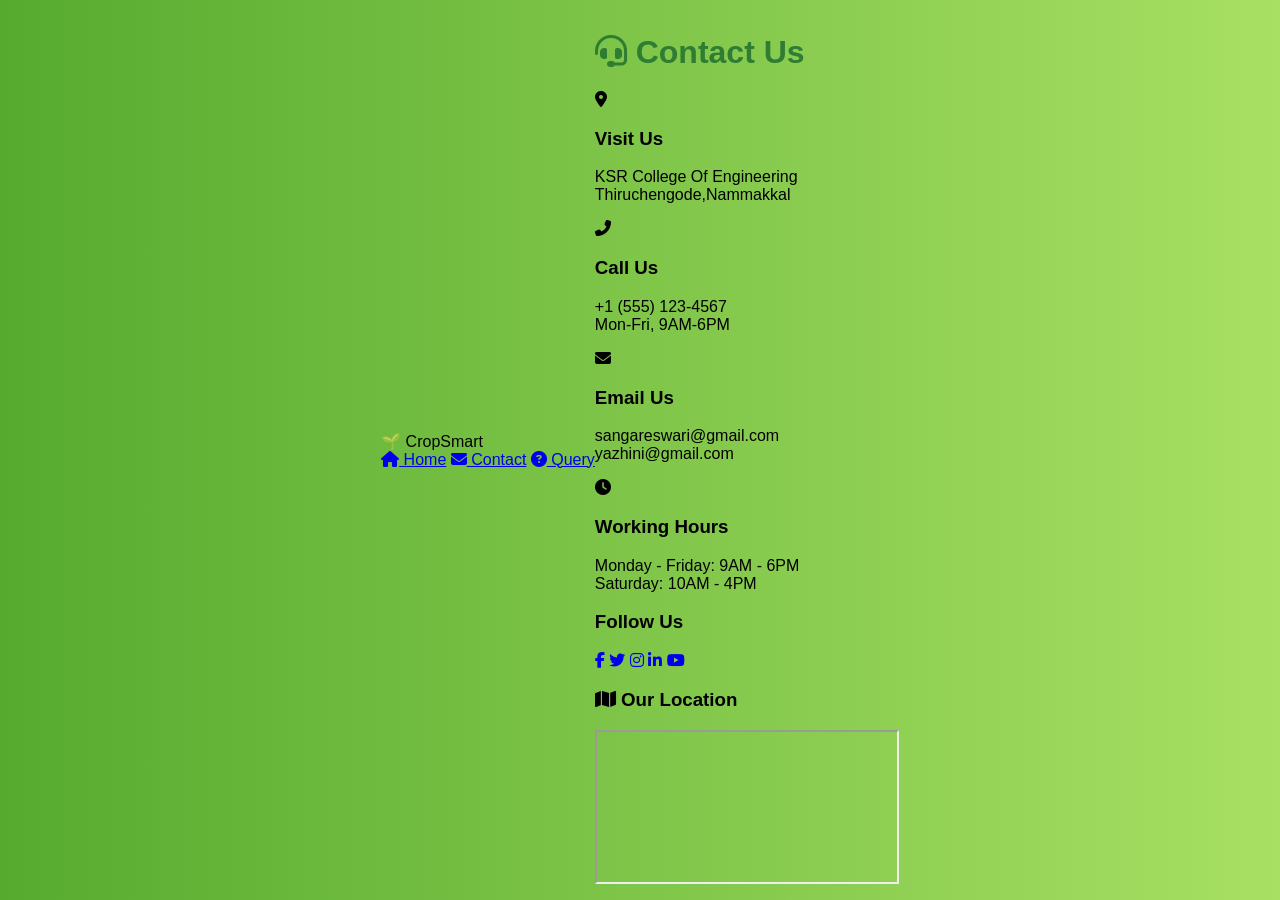
==== contact.html @ ee9e6a93 "Add files via upload" ====
<!DOCTYPE html>
<html lang="en">
<head>
    <meta charset="UTF-8">
    <meta name="viewport" content="width=device-width, initial-scale=1.0">
    <title>Contact Us - CropSmart</title>
    <link rel="stylesheet" href="style.css">
    <link rel="stylesheet" href="https://cdnjs.cloudflare.com/ajax/libs/font-awesome/6.4.0/css/all.min.css">
</head>
<body>
    <header>
        <div class="logo">🌱 CropSmart</div>
        <nav class="nav-links">
            <a href="index.html"><i class="fas fa-home"></i> Home</a>
            <a href="contact.html" class="active"><i class="fas fa-envelope"></i> Contact</a>
            <a href="query.html"><i class="fas fa-question-circle"></i> Query</a>
        </nav>
    </header>

    <main class="main-container">
        <div class="glass-card contact-page">
            <h1><i class="fas fa-headset"></i> Contact Us</h1>
            
            <div class="contact-info">
                <div class="info-card">
                    <i class="fas fa-map-marker-alt"></i>
                    <h3>Visit Us</h3>
                    <p>KSR College Of Engineering<br>Thiruchengode,Nammakkal</p>
                </div>
                
                <div class="info-card">
                    <i class="fas fa-phone-alt"></i>
                    <h3>Call Us</h3>
                    <p>+1 (555) 123-4567<br>Mon-Fri, 9AM-6PM</p>
                </div>
                
                <div class="info-card">
                    <i class="fas fa-envelope"></i>
                    <h3>Email Us</h3>
                    <p>sangareswari@gmail.com<br>yazhini@gmail.com</p>
                </div>
                
                <div class="info-card">
                    <i class="fas fa-clock"></i>
                    <h3>Working Hours</h3>
                    <p>Monday - Friday: 9AM - 6PM<br>Saturday: 10AM - 4PM</p>
                </div>
            </div>

            <div class="social-section">
                <h3>Follow Us</h3>
                <div class="social-links">
                    <a href="#" class="social-btn"><i class="fab fa-facebook-f"></i></a>
                    <a href="#" class="social-btn"><i class="fab fa-twitter"></i></a>
                    <a href="#" class="social-btn"><i class="fab fa-instagram"></i></a>
                    <a href="#" class="social-btn"><i class="fab fa-linkedin-in"></i></a>
                    <a href="#" class="social-btn"><i class="fab fa-youtube"></i></a>
                </div>
            </div>

            <div class="map-section">
                <h3><i class="fas fa-map"></i> Our Location</h3>
                <div class="map-container">
                    <!-- Google Maps Embed (example) -->
                    <iframe 
                        src="https://www.google.com/maps/embed?pb=!1m18!1m12!1m3!1d3022.9663095343008!2d-73.98510768458427!3d40.75889697932681!2m3!1f0!2f0!3f0!3m2!1i1024!2i768!4f13.1!3m3!1m2!1s0x89c25855c6480299%3A0x55194ec5a1ae072e!2sTimes%20Square!5e0!3m2!1sen!2sus!4v1620000000000!5m2!1sen!2sus"
                        allowfullscreen="" 
                        loading="lazy">
                    </iframe>
                </div>
            </div>
        </div>
    </main>

    <script src="script.js"></script>
</body>
</html>
---- style.css ----
body {
    margin: 0;
    font-family: 'Segoe UI', sans-serif;
    background: linear-gradient(to right, #56ab2f, #a8e063);
    display: flex;
    justify-content: center;
    align-items: center;
    height: 100vh;
}

.container {
    background: white;
    padding: 40px;
    border-radius: 15px;
    box-shadow: 0px 10px 25px rgba(0, 0, 0, 0.2);
    width: 350px;
    text-align: center;
}

h1 {
    margin-bottom: 20px;
    color: #2e7d32;
}

select {
    width: 100%;
    padding: 10px;
    margin: 15px 0;
    border-radius: 8px;
    border: 1px solid #ccc;
}

button {
    width: 100%;
    padding: 12px;
    background: #2e7d32;
    color: white;
    border: none;
    border-radius: 8px;
    font-size: 16px;
    cursor: pointer;
}

button:hover {
    background: #1b5e20;
}
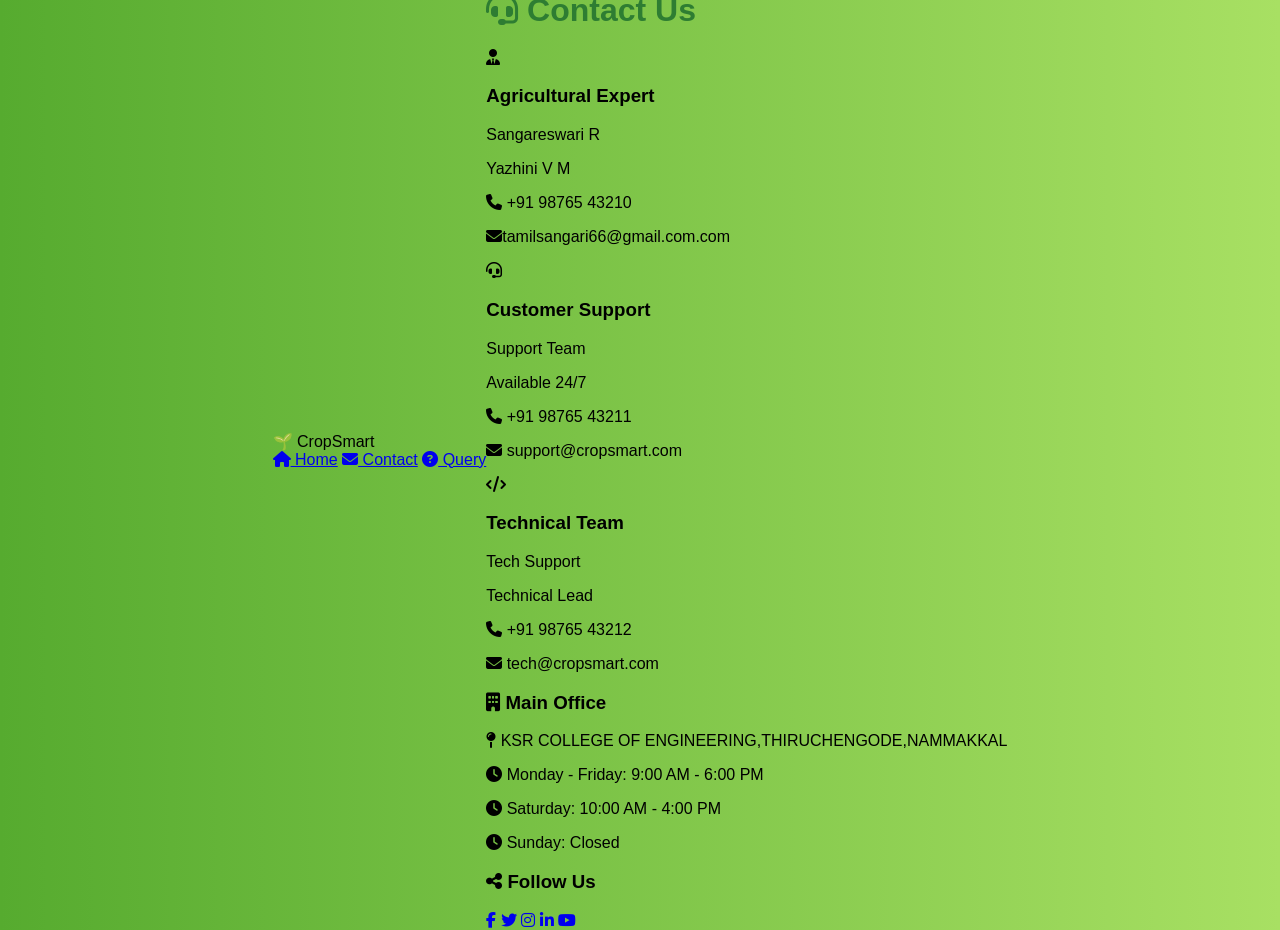
==== commit 909534fe: "Update contact.html" ====
--- a/contact.html
+++ b/contact.html
@@ -21,34 +21,57 @@
         <div class="glass-card contact-page">
             <h1><i class="fas fa-headset"></i> Contact Us</h1>
             
+            <!-- Personal Information -->
             <div class="contact-info">
+                <!-- Main Contact -->
+                <div class="info-card highlight-card">
+                    <i class="fas fa-user-tie"></i>
+                    <h3>Agricultural Expert</h3>
+                    <p class="person name1">Sangareswari R</p>
+                    <p class="person name2">Yazhini V M</p>
+                    <div class="person-contact">
+                        <p><i class="fas fa-phone"></i> +91 98765 43210</p>
+                        <p><i class="fas fa-envelope"></i>tamilsangari66@gmail.com.com</p>
+                    </div>
+                </div>
+
+                <!-- Support Team -->
                 <div class="info-card">
-                    <i class="fas fa-map-marker-alt"></i>
-                    <h3>Visit Us</h3>
-                    <p>KSR College Of Engineering<br>Thiruchengode,Nammakkal</p>
+                    <i class="fas fa-headset"></i>
+                    <h3>Customer Support</h3>
+                    <p class="person-name">Support Team</p>
+                    <p class="person-title">Available 24/7</p>
+                    <div class="person-contact">
+                        <p><i class="fas fa-phone"></i> +91 98765 43211</p>
+                        <p><i class="fas fa-envelope"></i> support@cropsmart.com</p>
+                    </div>
                 </div>
-                
+
+                <!-- Technical Team -->
                 <div class="info-card">
-                    <i class="fas fa-phone-alt"></i>
-                    <h3>Call Us</h3>
-                    <p>+1 (555) 123-4567<br>Mon-Fri, 9AM-6PM</p>
-                </div>
-                
-                <div class="info-card">
-                    <i class="fas fa-envelope"></i>
-                    <h3>Email Us</h3>
-                    <p>sangareswari@gmail.com<br>yazhini@gmail.com</p>
-                </div>
-                
-                <div class="info-card">
-                    <i class="fas fa-clock"></i>
-                    <h3>Working Hours</h3>
-                    <p>Monday - Friday: 9AM - 6PM<br>Saturday: 10AM - 4PM</p>
+                    <i class="fas fa-code"></i>
+                    <h3>Technical Team</h3>
+                    <p class="person-name">Tech Support</p>
+                    <p class="person-title">Technical Lead</p>
+                    <div class="person-contact">
+                        <p><i class="fas fa-phone"></i> +91 98765 43212</p>
+                        <p><i class="fas fa-envelope"></i> tech@cropsmart.com</p>
+                    </div>
                 </div>
             </div>
 
+            <!-- Office Information -->
+            <div class="office-info">
+                <h3><i class="fas fa-building"></i> Main Office</h3>
+                <p><i class="fas fa-map-pin"></i> KSR COLLEGE OF ENGINEERING,THIRUCHENGODE,NAMMAKKAL</p>
+                <p><i class="fas fa-clock"></i> Monday - Friday: 9:00 AM - 6:00 PM</p>
+                <p><i class="fas fa-clock"></i> Saturday: 10:00 AM - 4:00 PM</p>
+                <p><i class="fas fa-clock"></i> Sunday: Closed</p>
+            </div>
+
+            <!-- Social Media Links -->
             <div class="social-section">
-                <h3>Follow Us</h3>
+                <h3><i class="fas fa-share-alt"></i> Follow Us</h3>
                 <div class="social-links">
                     <a href="#" class="social-btn"><i class="fab fa-facebook-f"></i></a>
                     <a href="#" class="social-btn"><i class="fab fa-twitter"></i></a>
@@ -57,21 +80,9 @@
                     <a href="#" class="social-btn"><i class="fab fa-youtube"></i></a>
                 </div>
             </div>
-
-            <div class="map-section">
-                <h3><i class="fas fa-map"></i> Our Location</h3>
-                <div class="map-container">
-                    <!-- Google Maps Embed (example) -->
-                    <iframe 
-                        src="https://www.google.com/maps/embed?pb=!1m18!1m12!1m3!1d3022.9663095343008!2d-73.98510768458427!3d40.75889697932681!2m3!1f0!2f0!3f0!3m2!1i1024!2i768!4f13.1!3m3!1m2!1s0x89c25855c6480299%3A0x55194ec5a1ae072e!2sTimes%20Square!5e0!3m2!1sen!2sus!4v1620000000000!5m2!1sen!2sus"
-                        allowfullscreen="" 
-                        loading="lazy">
-                    </iframe>
-                </div>
-            </div>
         </div>
     </main>
 
     <script src="script.js"></script>
 </body>
-</html>+</html>
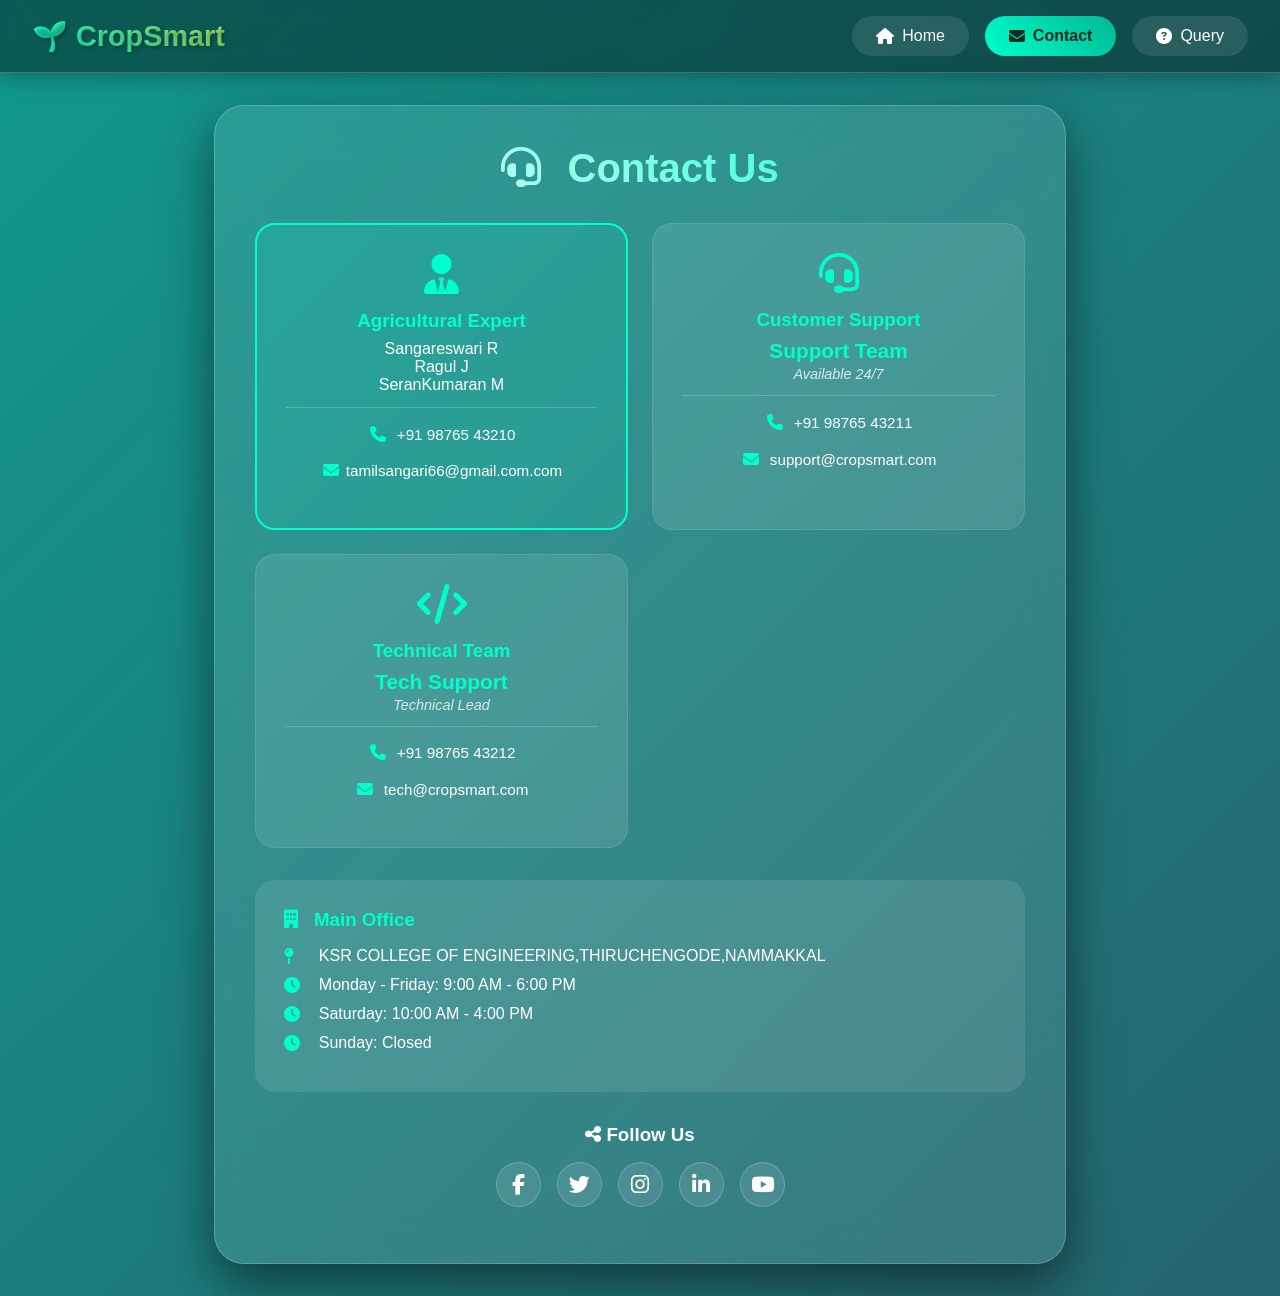
==== commit f4da4441: "Update contact.html" ====
--- a/contact.html
+++ b/contact.html
@@ -28,7 +28,8 @@
                     <i class="fas fa-user-tie"></i>
                     <h3>Agricultural Expert</h3>
                     <p class="person name1">Sangareswari R</p>
-                    <p class="person name2">Yazhini V M</p>
+                    <p class="person name2">Ragul J</p>
+                    <p class="person name2">SeranKumaran M</p>
                     <div class="person-contact">
                         <p><i class="fas fa-phone"></i> +91 98765 43210</p>
                         <p><i class="fas fa-envelope"></i>tamilsangari66@gmail.com.com</p>
--- a/style.css
+++ b/style.css
@@ -1,46 +1,539 @@
+* {
+    margin: 0;
+    padding: 0;
+    box-sizing: border-box;
+    font-family: 'Segoe UI', Tahoma, Geneva, Verdana, sans-serif;
+}
+
 body {
-    margin: 0;
-    font-family: 'Segoe UI', sans-serif;
-    background: linear-gradient(to right, #56ab2f, #a8e063);
+    min-height: 100vh;
+    background: linear-gradient(-45deg, #0f2027, #203a43, #2c5364, #11998e);
+    background-size: 400% 400%;
+    animation: gradientMove 12s ease infinite;
+    color: white;
+}
+
+@keyframes gradientMove {
+    0% { background-position: 0% 50%; }
+    50% { background-position: 100% 50%; }
+    100% { background-position: 0% 50%; }
+}
+
+/* Header with navigation at top */
+header {
+    background: rgba(0, 0, 0, 0.4);
+    backdrop-filter: blur(10px);
+    padding: 1rem 2rem;
+    display: flex;
+    justify-content: space-between;
+    align-items: center;
+    border-bottom: 1px solid rgba(255, 255, 255, 0.2);
+    position: sticky;
+    top: 0;
+    z-index: 100;
+    box-shadow: 0 4px 20px rgba(0, 0, 0, 0.3);
+}
+
+.logo {
+    font-size: 1.8rem;
+    font-weight: 700;
+    background: linear-gradient(45deg, #00ffcc, #a8e063);
+    -webkit-background-clip: text;
+    -webkit-text-fill-color: transparent;
+    text-shadow: 2px 2px 4px rgba(0, 0, 0, 0.3);
+}
+
+.nav-links {
+    display: flex;
+    gap: 1rem;
+}
+
+.nav-links a {
+    color: white;
+    text-decoration: none;
+    font-weight: 500;
+    padding: 0.7rem 1.5rem;
+    border-radius: 30px;
+    transition: 0.3s;
+    display: flex;
+    align-items: center;
+    gap: 8px;
+    background: rgba(255, 255, 255, 0.1);
+}
+
+.nav-links a i {
+    font-size: 1rem;
+}
+
+.nav-links a:hover {
+    background: rgba(255, 255, 255, 0.25);
+    transform: translateY(-2px);
+}
+
+.nav-links a.active {
+    background: linear-gradient(45deg, #00ffcc, #00b894);
+    color: #0a2f1f;
+    font-weight: 600;
+}
+
+/* Main container */
+.main-container {
+    max-width: 900px;
+    margin: 2rem auto;
+    padding: 0 1.5rem;
+}
+
+/* Glass card effect */
+.glass-card {
+    background: rgba(255, 255, 255, 0.1);
+    backdrop-filter: blur(20px);
+    border-radius: 30px;
+    padding: 2.5rem;
+    box-shadow: 0 20px 50px rgba(0, 0, 0, 0.5);
+    border: 1px solid rgba(255, 255, 255, 0.2);
+    animation: fadeIn 0.8s ease;
+}
+
+@keyframes fadeIn {
+    from { opacity: 0; transform: translateY(20px); }
+    to { opacity: 1; transform: translateY(0); }
+}
+
+h1 {
+    font-size: 2.5rem;
+    margin-bottom: 2rem;
+    text-align: center;
+    background: linear-gradient(45deg, #fff, #00ffcc);
+    -webkit-background-clip: text;
+    -webkit-text-fill-color: transparent;
+}
+
+h1 i {
+    margin-right: 15px;
+    color: #00ffcc;
+}
+
+/* Form elements */
+label {
+    display: block;
+    font-weight: 500;
+    margin: 1.5rem 0 0.5rem;
+    color: #e0ffe0;
+    font-size: 1.1rem;
+}
+
+label i {
+    margin-right: 8px;
+    color: #00ffcc;
+}
+
+select, input, textarea {
+    width: 100%;
+    padding: 1rem 1.5rem;
+    border-radius: 50px;
+    border: none;
+    background: rgba(255, 255, 255, 0.95);
+    color: #1a2e2a;
+    font-weight: 500;
+    font-size: 1rem;
+    transition: 0.3s;
+    box-shadow: 0 8px 20px rgba(0, 0, 0, 0.3);
+}
+
+textarea {
+    border-radius: 25px;
+    resize: vertical;
+    min-height: 120px;
+}
+
+select {
+    appearance: none;
+    background-image: url("data:image/svg+xml,%3Csvg xmlns='http://www.w3.org/2000/svg' width='24' height='24' viewBox='0 0 24 24' fill='none' stroke='%23333' stroke-width='2' stroke-linecap='round' stroke-linejoin='round'%3E%3Cpolyline points='6 9 12 15 18 9'%3E%3C/polyline%3E%3C/svg%3E");
+    background-repeat: no-repeat;
+    background-position: right 1.5rem center;
+    background-size: 1.3rem;
+}
+
+select:focus, input:focus, textarea:focus {
+    transform: scale(1.02);
+    box-shadow: 0 0 0 3px #00ffcc, 0 8px 20px black;
+    outline: none;
+}
+
+/* Weather box */
+.weather-box {
+    background: linear-gradient(135deg, rgba(0, 200, 150, 0.2), rgba(0, 100, 150, 0.3));
+    backdrop-filter: blur(10px);
+    margin: 2rem 0;
+    padding: 1.5rem;
+    border-radius: 30px;
+    border: 1px solid rgba(255, 255, 255, 0.3);
+    box-shadow: 0 8px 32px rgba(0, 0, 0, 0.3);
+}
+
+.weather-header {
+    display: flex;
+    align-items: center;
+    gap: 10px;
+    margin-bottom: 1rem;
+    border-bottom: 1px solid rgba(255, 255, 255, 0.2);
+    padding-bottom: 0.5rem;
+}
+
+.weather-header i {
+    font-size: 2rem;
+    color: #00ffcc;
+}
+
+.weather-header h3 {
+    font-size: 1.3rem;
+}
+
+.weather-content {
+    display: flex;
+    flex-direction: column;
+    gap: 1rem;
+}
+
+.weather-item {
+    display: flex;
+    align-items: center;
+    gap: 15px;
+    font-size: 1.1rem;
+    padding: 0.5rem;
+    background: rgba(255, 255, 255, 0.1);
+    border-radius: 15px;
+}
+
+.weather-item i {
+    font-size: 1.5rem;
+    width: 30px;
+    color: #00ffcc;
+}
+
+.weather-refresh {
+    background: rgba(255, 255, 255, 0.2);
+    border: none;
+    color: white;
+    padding: 10px 20px;
+    border-radius: 30px;
+    cursor: pointer;
+    font-size: 1rem;
+    margin-top: 15px;
+    display: inline-flex;
+    align-items: center;
+    gap: 10px;
+    transition: 0.3s;
+    border: 1px solid rgba(255, 255, 255, 0.2);
+}
+
+.weather-refresh:hover {
+    background: rgba(0, 255, 200, 0.3);
+    transform: translateY(-2px);
+}
+
+/* Buttons */
+.recommend-btn, .submit-btn, .reset-btn, .new-query-btn {
+    width: 100%;
+    padding: 1.2rem;
+    border-radius: 60px;
+    border: none;
+    background: linear-gradient(45deg, #00ffcc, #00b894);
+    color: #0a2f1f;
+    font-weight: 700;
+    font-size: 1.3rem;
+    cursor: pointer;
+    transition: 0.3s;
+    position: relative;
+    overflow: hidden;
+    box-shadow: 0 12px 25px rgba(0, 0, 0, 0.5);
+    margin: 1rem 0;
+}
+
+.recommend-btn i, .submit-btn i, .reset-btn i {
+    margin-right: 10px;
+}
+
+.recommend-btn:hover, .submit-btn:hover {
+    transform: translateY(-3px);
+    box-shadow: 0 18px 30px black;
+}
+
+.reset-btn {
+    background: linear-gradient(45deg, #ff6b6b, #ee5253);
+    color: white;
+}
+
+.new-query-btn {
+    width: auto;
+    padding: 0.8rem 2rem;
+    font-size: 1.1rem;
+    margin: 0 auto;
+}
+
+/* Result box */
+.result-box {
+    margin-top: 2rem;
+    padding: 2rem;
+    border-radius: 30px;
+    background: rgba(255, 255, 255, 0.15);
+    backdrop-filter: blur(10px);
+    min-height: 120px;
+    text-align: center;
+}
+
+#result {
+    font-size: 1.8rem;
+    font-weight: 600;
+    color: white;
+    text-shadow: 2px 2px 4px rgba(0, 0, 0, 0.3);
+}
+
+.recommendation-reason {
+    font-size: 1rem;
+    opacity: 0.9;
+    margin-top: 15px;
+    padding-top: 15px;
+    border-top: 1px solid rgba(255, 255, 255, 0.2);
+}
+
+/* Contact page */
+.contact-info {
+    display: grid;
+    grid-template-columns: repeat(auto-fit, minmax(280px, 1fr));
+    gap: 1.5rem;
+    margin: 2rem 0;
+}
+
+.info-card {
+    background: rgba(255, 255, 255, 0.1);
+    padding: 1.8rem;
+    border-radius: 20px;
+    text-align: center;
+    transition: 0.3s;
+    border: 1px solid rgba(255, 255, 255, 0.1);
+}
+
+.info-card:hover {
+    transform: translateY(-5px);
+    background: rgba(255, 255, 255, 0.15);
+    box-shadow: 0 10px 30px rgba(0, 0, 0, 0.4);
+}
+
+.info-card i {
+    font-size: 2.5rem;
+    color: #00ffcc;
+    margin-bottom: 1rem;
+}
+
+.info-card h3 {
+    margin-bottom: 0.5rem;
+    color: #00ffcc;
+}
+
+.person-name {
+    font-size: 1.3rem;
+    font-weight: 600;
+    color: #00ffcc;
+    margin: 0.5rem 0 0.2rem;
+}
+
+.person-title {
+    font-size: 0.9rem;
+    opacity: 0.8;
+    margin-bottom: 0.8rem;
+    font-style: italic;
+}
+
+.person-contact {
+    margin-top: 0.8rem;
+    padding-top: 0.8rem;
+    border-top: 1px solid rgba(255, 255, 255, 0.2);
+}
+
+.person-contact p {
+    margin: 0.3rem 0;
+    font-size: 0.95rem;
+}
+
+.person-contact i {
+    width: 20px;
+    font-size: 1rem;
+    margin-right: 5px;
+}
+
+.highlight-card {
+    border: 2px solid #00ffcc;
+    background: rgba(0, 255, 200, 0.1);
+}
+
+.office-info {
+    background: rgba(255, 255, 255, 0.1);
+    padding: 1.8rem;
+    border-radius: 20px;
+    margin: 2rem 0;
+}
+
+.office-info h3 {
+    color: #00ffcc;
+    margin-bottom: 1rem;
+}
+
+.office-info p {
+    margin: 0.7rem 0;
+    display: flex;
+    align-items: center;
+    gap: 10px;
+}
+
+.office-info i {
+    width: 25px;
+    color: #00ffcc;
+}
+
+.social-section {
+    text-align: center;
+    margin: 2rem 0 1rem;
+}
+
+.social-links {
     display: flex;
     justify-content: center;
-    align-items: center;
-    height: 100vh;
-}
-
-.container {
-    background: white;
-    padding: 40px;
-    border-radius: 15px;
-    box-shadow: 0px 10px 25px rgba(0, 0, 0, 0.2);
-    width: 350px;
+    gap: 1rem;
+    margin-top: 1rem;
+    flex-wrap: wrap;
+}
+
+.social-btn {
+    width: 45px;
+    height: 45px;
+    background: rgba(255, 255, 255, 0.1);
+    border-radius: 50%;
+    display: flex;
+    align-items: center;
+    justify-content: center;
+    color: white;
+    text-decoration: none;
+    transition: 0.3s;
+    font-size: 1.3rem;
+    border: 1px solid rgba(255, 255, 255, 0.2);
+}
+
+.social-btn:hover {
+    background: #00ffcc;
+    color: #0a2f1f;
+    transform: rotate(360deg);
+}
+
+/* Query page */
+.form-row {
+    display: grid;
+    grid-template-columns: 1fr 1fr;
+    gap: 1rem;
+}
+
+.form-group {
+    margin-bottom: 1.5rem;
+}
+
+.form-actions {
+    display: grid;
+    grid-template-columns: 1fr 1fr;
+    gap: 1rem;
+    margin-top: 2rem;
+}
+
+.success-message {
     text-align: center;
-}
-
-h1 {
-    margin-bottom: 20px;
-    color: #2e7d32;
-}
-
-select {
-    width: 100%;
-    padding: 10px;
-    margin: 15px 0;
-    border-radius: 8px;
-    border: 1px solid #ccc;
-}
-
-button {
-    width: 100%;
-    padding: 12px;
-    background: #2e7d32;
-    color: white;
-    border: none;
-    border-radius: 8px;
-    font-size: 16px;
-    cursor: pointer;
-}
-
-button:hover {
-    background: #1b5e20;
-}+    padding: 2rem;
+    background: rgba(0, 255, 200, 0.2);
+    border-radius: 30px;
+    margin-top: 2rem;
+    animation: popIn 0.5s ease;
+}
+
+@keyframes popIn {
+    0% { transform: scale(0.8); opacity: 0; }
+    100% { transform: scale(1); opacity: 1; }
+}
+
+.success-message i {
+    font-size: 4rem;
+    color: #00ffcc;
+    margin-bottom: 1rem;
+}
+
+.success-message h3 {
+    font-size: 1.8rem;
+    margin-bottom: 1rem;
+    color: #00ffcc;
+}
+
+/* Animations */
+@keyframes spin {
+    from { transform: rotate(0deg); }
+    to { transform: rotate(360deg); }
+}
+
+/* Loading spinner */
+.loading {
+    display: inline-block;
+    width: 16px;
+    height: 16px;
+    border: 2px solid rgba(255, 255, 255, 0.3);
+    border-radius: 50%;
+    border-top-color: #00ffcc;
+    animation: spin 1s ease-in-out infinite;
+    margin-right: 8px;
+}
+
+/* Responsive */
+@media (max-width: 768px) {
+    header {
+        flex-direction: column;
+        gap: 1rem;
+        padding: 1rem;
+    }
+    
+    .nav-links {
+        flex-wrap: wrap;
+        justify-content: center;
+    }
+    
+    .nav-links a {
+        padding: 0.5rem 1rem;
+        font-size: 0.9rem;
+    }
+    
+    h1 {
+        font-size: 2rem;
+    }
+    
+    .form-row {
+        grid-template-columns: 1fr;
+    }
+    
+    .form-actions {
+        grid-template-columns: 1fr;
+    }
+    
+    .contact-info {
+        grid-template-columns: 1fr;
+    }
+    
+    .glass-card {
+        padding: 1.5rem;
+    }
+}
+
+@media (max-width: 480px) {
+    .main-container {
+        padding: 0 1rem;
+    }
+    
+    .weather-item {
+        flex-direction: column;
+        text-align: center;
+        gap: 5px;
+    }
+}
